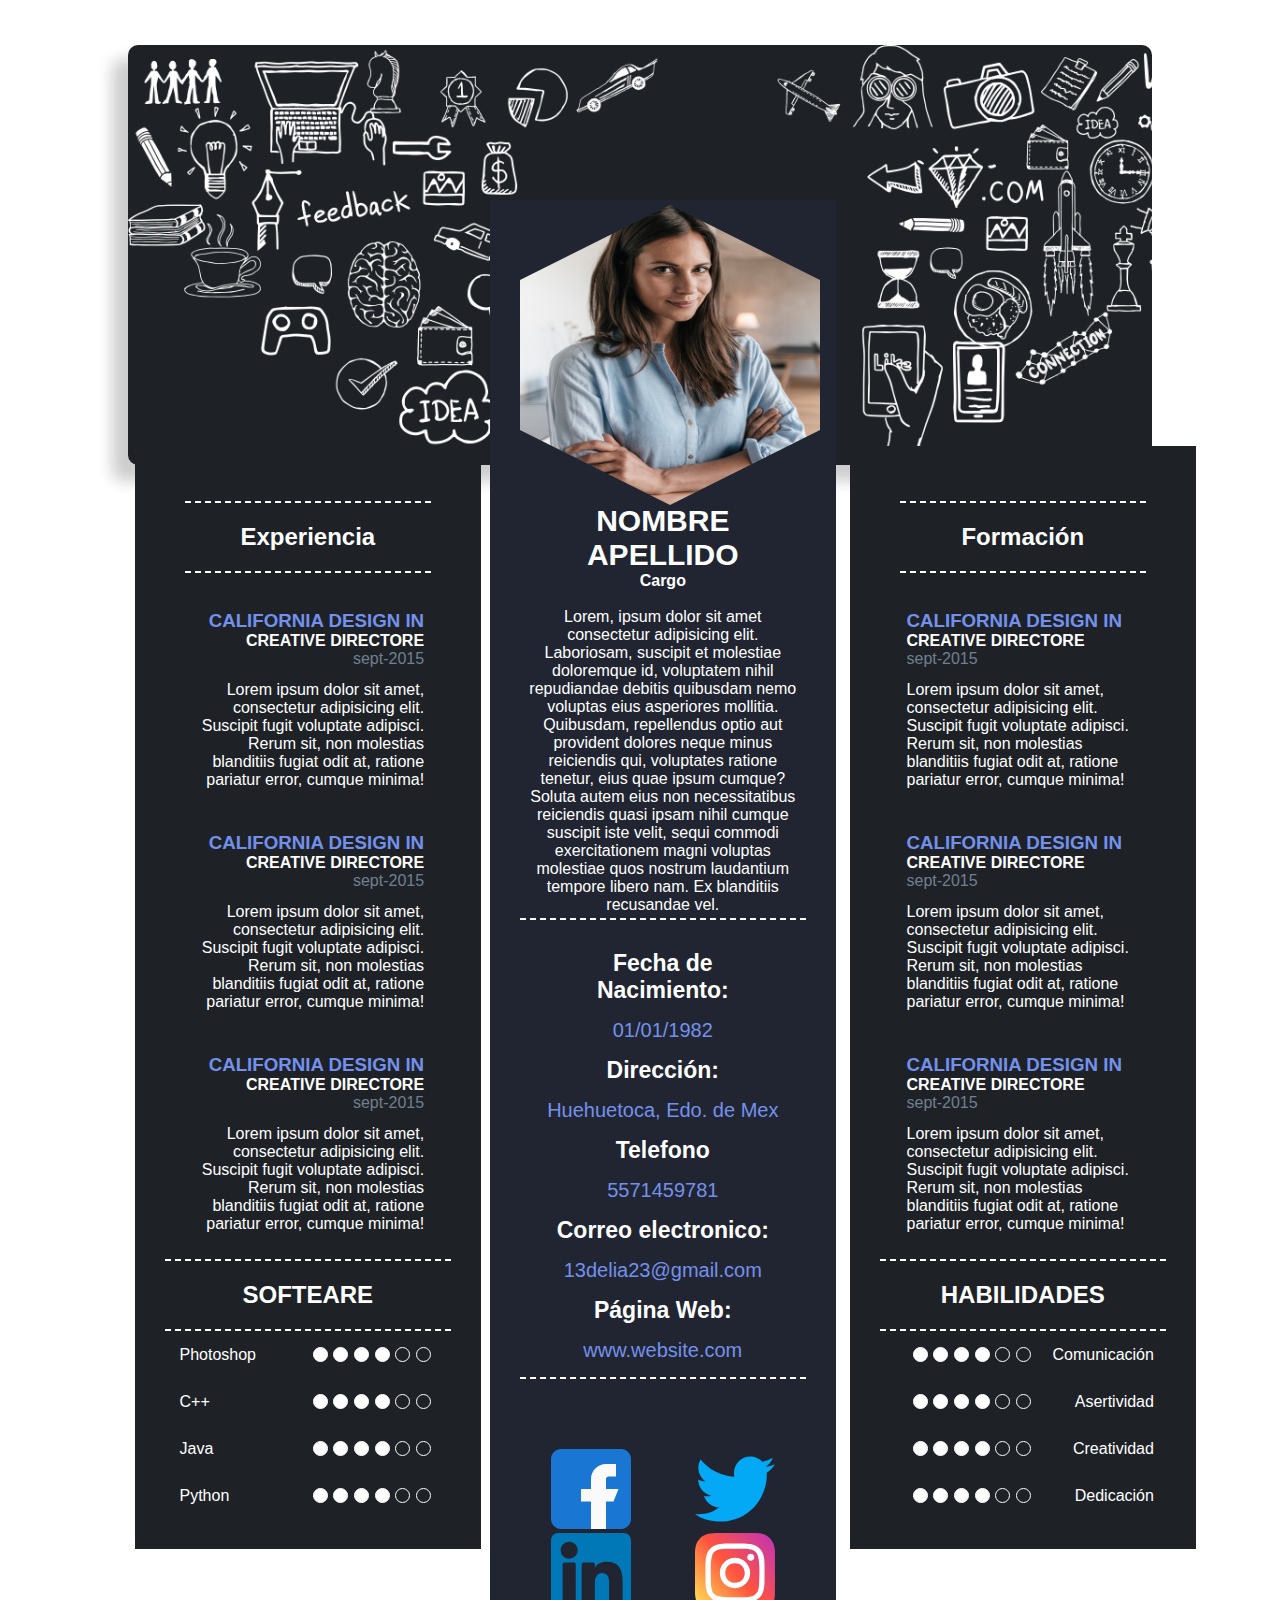
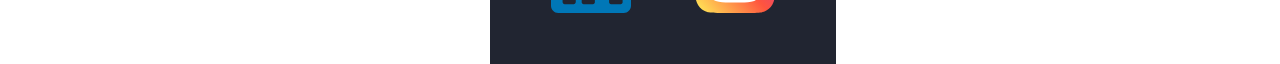
==== html/CV.html @ 50b7f051 "primer commit" ====
<!DOCTYPE html>
<html lang="es">

<head>
    <meta charset="UTF-8">
    <meta name="viewport" content="widith=device-width" , initial-scale=1.0">
    <link rel="preconnect" href="https://fonts.gstatic.com">
    <link href="https://fonts.googleapis.com/css2?family=Bebas+Neue&family=Roboto:wght@100;400&display=swap"
        rel="stylesheet">
    <title>
        Mi CV
    </title>
    <link rel="stylesheet" href="../css/CVstyle.css">
    
</head>

<body>

    <div class="content">
        <div class="dibujitos"></div>
        <div class="left-area">
            <div class="experiencia">
                <h2>Experiencia</h2>
                <section class="title">
                    <h3>CALIFORNIA DESIGN IN</h3>
                    <h4>CREATIVE DIRECTORE</h4>
                    <p>sept-2015</p>
                </section>
                <p class="text1">Lorem ipsum dolor sit amet, consectetur adipisicing elit. Suscipit fugit voluptate
                    adipisci. Rerum sit, non molestias blanditiis fugiat odit at, ratione pariatur error, cumque minima!
                </p>
                <section class="title">
                    <h3>CALIFORNIA DESIGN IN</h3>
                    <h4>CREATIVE DIRECTORE</h4>
                    <p>sept-2015</p>
                </section>
                <p class="text1">Lorem ipsum dolor sit amet, consectetur adipisicing elit. Suscipit fugit voluptate
                    adipisci. Rerum sit, non molestias blanditiis fugiat odit at, ratione pariatur error, cumque minima!
                </p>
                <section class="title">
                    <h3>CALIFORNIA DESIGN IN</h3>
                    <h4>CREATIVE DIRECTORE</h4>
                    <p>sept-2015</p>
                </section>
                <p class="text1">Lorem ipsum dolor sit amet, consectetur adipisicing elit. Suscipit fugit voluptate
                    adipisci. Rerum sit, non molestias blanditiis fugiat odit at, ratione pariatur error, cumque minima!
                </p>
            </div>
            <div class="software">
                <h2>SOFTEARE</h2>
               
                <div class="bars">
                    <div class="Stw">
                        <p>Photoshop</p>
                        <p>C++</p>
                        <p>Java</p>
                        <p>Python</p>
                    </div>
                   
                    <div class="bar">
                            <ul class="container_bolitas">
                                <li class="container_bolita"></li>
                                <li class="container_bolita"></li>
                                <li class="container_bolita"></li>
                                <li class="container_bolita"></li>
                                <li class="container_bolita"></li>
                                <li class="container_bolita"></li>
                            </ul>
                        
                    </div>

                    <div class="bar">


                        <ul class="container_bolitas">
                            <li class="container_bolita"></li>
                            <li class="container_bolita"></li>
                            <li class="container_bolita"></li>
                            <li class="container_bolita"></li>
                            <li class="container_bolita"></li>
                            <li class="container_bolita"></li>
                        </ul>
                    </div>

                    <div class="bar">

                        <ul class="container_bolitas">
                            <li class="container_bolita"></li>
                            <li class="container_bolita"></li>
                            <li class="container_bolita"></li>
                            <li class="container_bolita"></li>
                            <li class="container_bolita"></li>
                            <li class="container_bolita"></li>
                        </ul>
                    </div>
                    <div class="bar">

                        <ul class="container_bolitas">
                            <li class="container_bolita"></li>
                            <li class="container_bolita"></li>
                            <li class="container_bolita"></li>
                            <li class="container_bolita"></li>
                            <li class="container_bolita"></li>
                            <li class="container_bolita"></li>
                        </ul>
                    </div>

                </div>
            </div>

        </div>
       
        <div class="right-area">
            <div class="formacion">
                <h2>Formación</h2>
                <section class="title">
                    <h3>CALIFORNIA DESIGN IN</h3>
                    <h4>CREATIVE DIRECTORE</h4>
                    <p>sept-2015</p>
                </section>
                <p class="text1">Lorem ipsum dolor sit amet, consectetur adipisicing elit. Suscipit fugit voluptate
                    adipisci. Rerum sit, non molestias blanditiis fugiat odit at, ratione pariatur error, cumque
                    minima!<br></p>
                <section class="title">
                    <h3>CALIFORNIA DESIGN IN</h3>
                    <h4>CREATIVE DIRECTORE</h4>
                    <p>sept-2015</p>
                </section>
                <p class="text1">Lorem ipsum dolor sit amet, consectetur adipisicing elit. Suscipit fugit voluptate
                    adipisci. Rerum sit, non molestias blanditiis fugiat odit at, ratione pariatur error, cumque
                    minima!<br></p>
                <section class="title">
                    <h3>CALIFORNIA DESIGN IN</h3>
                    <h4>CREATIVE DIRECTORE</h4>
                    <p>sept-2015</p>
                </section>
                <p class="text1">Lorem ipsum dolor sit amet, consectetur adipisicing elit. Suscipit fugit voluptate
                    adipisci. Rerum sit, non molestias blanditiis fugiat odit at, ratione pariatur error, cumque
                    minima!<br></p>
            </div>
            <div class="habilidades">
                <h2>HABILIDADES</h2>
                <div class="bars">
                    <div class="Stw">
                        <p>Comunicación</p>
                        <p>Asertividad</p>
                        <p>Creatividad</p>
                        <p>Dedicación</p>
                    </div>
                   
                    <div class="bar">
                            <ul class="container_bolitas">
                                <li class="container_bolita"></li>
                                <li class="container_bolita"></li>
                                <li class="container_bolita"></li>
                                <li class="container_bolita"></li>
                                <li class="container_bolita"></li>
                                <li class="container_bolita"></li>
                            </ul>
                        
                    </div>

                    <div class="bar">


                        <ul class="container_bolitas">
                            <li class="container_bolita"></li>
                            <li class="container_bolita"></li>
                            <li class="container_bolita"></li>
                            <li class="container_bolita"></li>
                            <li class="container_bolita"></li>
                            <li class="container_bolita"></li>
                        </ul>
                    </div>

                    <div class="bar">

                        <ul class="container_bolitas">
                            <li class="container_bolita"></li>
                            <li class="container_bolita"></li>
                            <li class="container_bolita"></li>
                            <li class="container_bolita"></li>
                            <li class="container_bolita"></li>
                            <li class="container_bolita"></li>
                        </ul>
                    </div>
                    <div class="bar">

                        <ul class="container_bolitas">
                            <li class="container_bolita"></li>
                            <li class="container_bolita"></li>
                            <li class="container_bolita"></li>
                            <li class="container_bolita"></li>
                            <li class="container_bolita"></li>
                            <li class="container_bolita"></li>
                        </ul>
                    </div>

                </div>
               
            </div>

        </div>
    </div>

    <div class="center-area">
        <div class="header">
            <img src="../img/yo.jpg">
        </div>
        <div class="info-personal">
            <h1>NOMBRE APELLIDO</h1>
            <h4>Cargo</h4>
            <p><br>Lorem, ipsum dolor sit amet consectetur adipisicing elit. Laboriosam, suscipit et molestiae
                doloremque id, voluptatem nihil repudiandae debitis quibusdam nemo voluptas eius asperiores
                mollitia. Quibusdam, repellendus optio aut provident dolores neque minus reiciendis qui, voluptates
                ratione tenetur, eius quae ipsum cumque? Soluta autem eius non necessitatibus reiciendis quasi ipsam
                nihil cumque suscipit iste velit, sequi commodi exercitationem magni voluptas molestiae quos nostrum
                laudantium tempore libero nam. Ex blanditiis recusandae vel.<br></p>
        </div>

        <div class="contacto">
            <h4>Fecha de Nacimiento:</h4>
            <p>01/01/1982</p>
            <h4>Dirección:</h4>
            <p>Huehuetoca, Edo. de Mex</p>
            <h4>Telefono</h4>
            <p>5571459781</p>
            <h4>Correo electronico:</h4>
            <p>13delia23@gmail.com</p>
            <h4>Página Web:</h4>
            <p>www.website.com</p>
        </div>
        <div class="Redes">
            <a href="http://www.facebook.com/deli.nallely" target="_blank"><img
                    src="../img/svg/003-facebook.svg"
                    width=80 height=80 /></a>

            <a href="http://twitter.com/nallely_delia" target="_blank"><img
                    src="../img/svg/001-gorjeo.svg"
                    width=80 height=80  /></a>

            <a href="http://www.linkedin.com/in/delia-nallely-de-lira-bernal-7833021a4" target="_blank"><img
                    src="../img/svg/linkedin.svg"
                    width=80 height=80 /></a>
           <a href="URL_DE_TU_PERFIL_INSTAGRAM" target="_blank"><img src="../img/svg/002-instagram.svg" width="80" height="80">
        </div>
    </div>
        
        
    

    

         
    
    

</body>

</html>
---- css/CVstyle.css ----
*{
    margin: 0;
    padding: 0;
    box-sizing: border-box;
}

body{
    font-family: 'open sans', sans-serif;

    }


.header img{
    width: 300px;
    height: 300px;
    display: block;
    clip-path:polygon(50% 0%, 100% 25%, 100% 75%, 50% 100%, 0% 75%, 0% 25%);
    /*border-radius: 300px;*/
    position:absolute;
    top:5px;
    left:auto;
    cursor: pointer;
    user-select: none;
    box-shadow: 3px 3px 10px rgba(0, 0, 0, .5);
    transition: .5s;
    /*filter: grayscale(100%);*/
}

.dibujitos{
    background-image: url("../img/complete.png");
    background-size: cover;
    grid-column: 1/-1;
    grid-row: 1;
}
.content{
  background-color:#1e2227 ;
  color: white;
  margin: 5vh 10%;
  display: grid;
  grid-template-rows: 420px 1fr;
  grid-template-columns: 1fr 1fr 1fr;
  grid-auto-flow: column;
  border-radius: 10px;
  box-shadow: -15px 15px 15px 1px rgba(0, 0, 0, .2);
}
.left-area h2{
    border-bottom: 2px dashed white;
    border-top: 2px dashed white;
    color: white;
    padding: 20px;
}

.experiencia{
    margin-top: 5px;
    padding: 20px; 
}

.title{
    margin-top: 30px;
    padding: 6.5px;
    text-align: right;
}
.title h3{
    color: rgb(115, 145, 236);
}
.title p{
    color: slategray;
}

.text1{
    padding: 6.5px;
    text-align: right;
}

.left-area{
   position: absolute;
   width: 27%;
   top: 446px;
   left: 135px;
   background-color:#1e2227; 
   padding: 30px;
   text-align: center;
   color:white;
    
}
.bars{
    position: relative;
}
.Stw{
    position: absolute;
    text-align: left;
}
.Stw p{
    padding: 14.5px;
}
.bar{
    display: flex;
    margin-left: 115px;
    
}
ul{
    display: block;
    list-style-type: disc;
    margin-block-start: 1em;
    margin-block-end: 1em;
    margin-inline-start: 0px;
    margin-inline-end: 0px;
    padding-inline-start: 30px;
}

ul.container_bolitas{
    width: 12vw;
    display: flex;
    justify-content: space-around;

}
ul.container_bolitas li:nth-child(-n + 4){
    background-color: white;
}

.container_bolita{
    list-style: none;
    border: 1px solid white;
    height: 15px;
    width: 15px;
    border-radius: 50%;
}

li{
    display: list-item;
    text-align: -webkit-match-parent;
}

.center-area .info-personal{
    margin-top: 270px;

}
.info-personal{
    border-bottom: 2px dashed white;
    color: white;
    padding: 4px;
}
.info-personal h1{
    font-size: 30px;
}
.info-personal p{
    text-align: center;
}
.contacto{
    padding: 15px;
    border-bottom: 2px dashed white;
    color: white;
    font-size: 20px;
}

.contacto p{
    color: rgb(115, 145, 236);
}

.contacto h4{
    padding: 15px;
    color: white;
    font-size: 23px;
}



.center-area{
    /*width: 26%;
    margin: 0 auto;
    background-color: rgb(43, 55, 77);
    top: 200px;
    left:850px;
    text-align: center;*/
    position: absolute;
    width: 27%;
    top: 200px;
    left:490px;
    margin: 0 auto;
    background-color: rgb(33, 37, 49);
    padding: 30px;
    text-align: center;
}
.Redes{
    height: 185px;
    margin-top: 70px;
}

.Redes a{
   padding: 30px;
}
.formacion{
    margin-top: 5px;
    padding: 20px; 
}

.formacion .title{
    padding: 6.5px;
    text-align: left;
}

.formacion .text1{
    padding: 6.5px;
    text-align: left;
}

.habilidades .bars .bar{
    display: flex;
    margin-left: 0px;
    
}
.habilidades .bars .Stw{
    position: absolute;
    text-align: right;
    margin-left: 158px;
}

.right-area{
   position: absolute;
   width: 27%;
   top: 446px;
   left:850px;
   background-color: #1e2227;
   padding: 30px;
   text-align: center;
   color:white;
}
.right-area h2{
    border-bottom: 2px dashed white;
    border-top: 2px dashed white;
    color: white;
    padding: 20px;
}
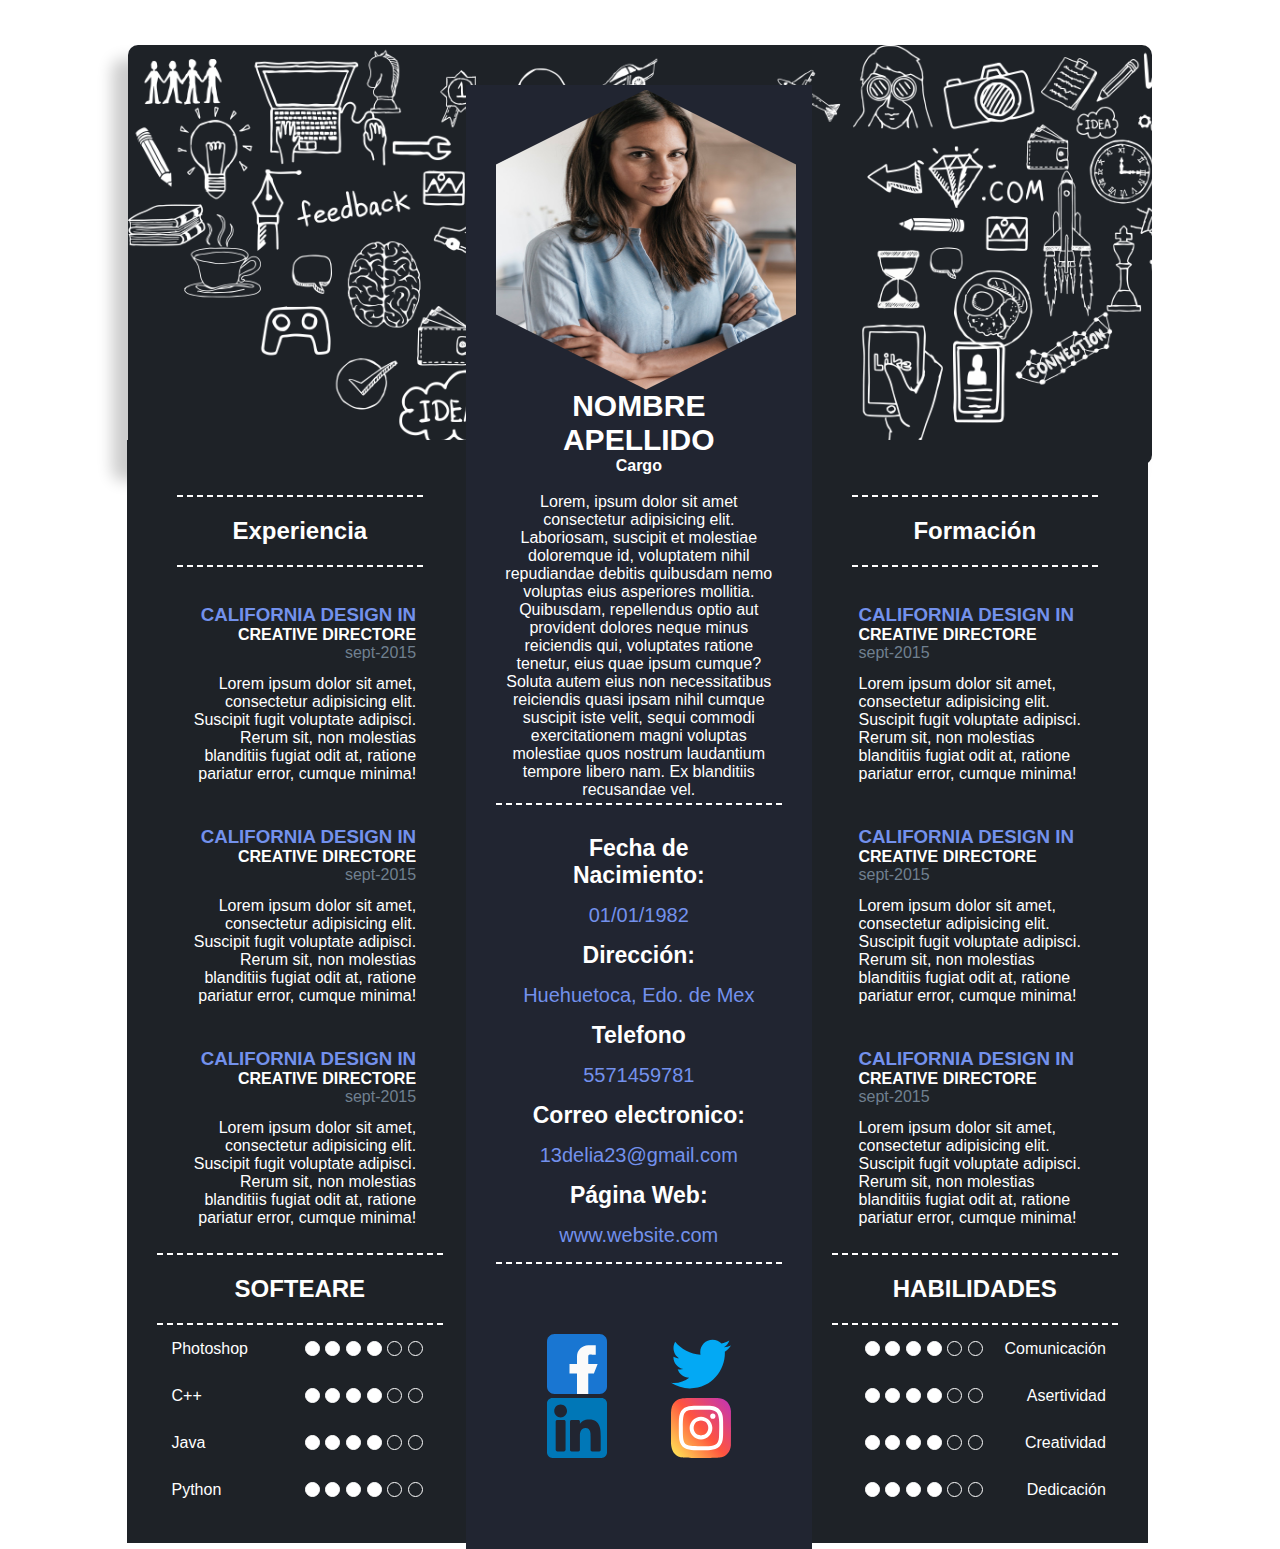
==== commit a006c81a: "Changed CV" ====
--- a/html/CV.html
+++ b/html/CV.html
@@ -233,16 +233,16 @@
         <div class="Redes">
             <a href="http://www.facebook.com/deli.nallely" target="_blank"><img
                     src="../img/svg/003-facebook.svg"
-                    width=80 height=80 /></a>
+                    width=60 height=60 /></a>
 
             <a href="http://twitter.com/nallely_delia" target="_blank"><img
                     src="../img/svg/001-gorjeo.svg"
-                    width=80 height=80  /></a>
+                    width=60 height=60  /></a>
 
             <a href="http://www.linkedin.com/in/delia-nallely-de-lira-bernal-7833021a4" target="_blank"><img
                     src="../img/svg/linkedin.svg"
-                    width=80 height=80 /></a>
-           <a href="URL_DE_TU_PERFIL_INSTAGRAM" target="_blank"><img src="../img/svg/002-instagram.svg" width="80" height="80">
+                    width=60 height=60 /></a>
+           <a href="URL_DE_TU_PERFIL_INSTAGRAM" target="_blank"><img src="../img/svg/002-instagram.svg" width="60" height="60">
         </div>
     </div>
         
--- a/css/CVstyle.css
+++ b/css/CVstyle.css
@@ -75,8 +75,8 @@
 .left-area{
    position: absolute;
    width: 27%;
-   top: 446px;
-   left: 135px;
+   top: 440px;
+   left: 127px;
    background-color:#1e2227; 
    padding: 30px;
    text-align: center;
@@ -174,8 +174,8 @@
     text-align: center;*/
     position: absolute;
     width: 27%;
-    top: 200px;
-    left:490px;
+    top: 84.5px;
+    left:466px;
     margin: 0 auto;
     background-color: rgb(33, 37, 49);
     padding: 30px;
@@ -218,8 +218,8 @@
 .right-area{
    position: absolute;
    width: 27%;
-   top: 446px;
-   left:850px;
+   top: 440px;
+   left:802px;
    background-color: #1e2227;
    padding: 30px;
    text-align: center;
